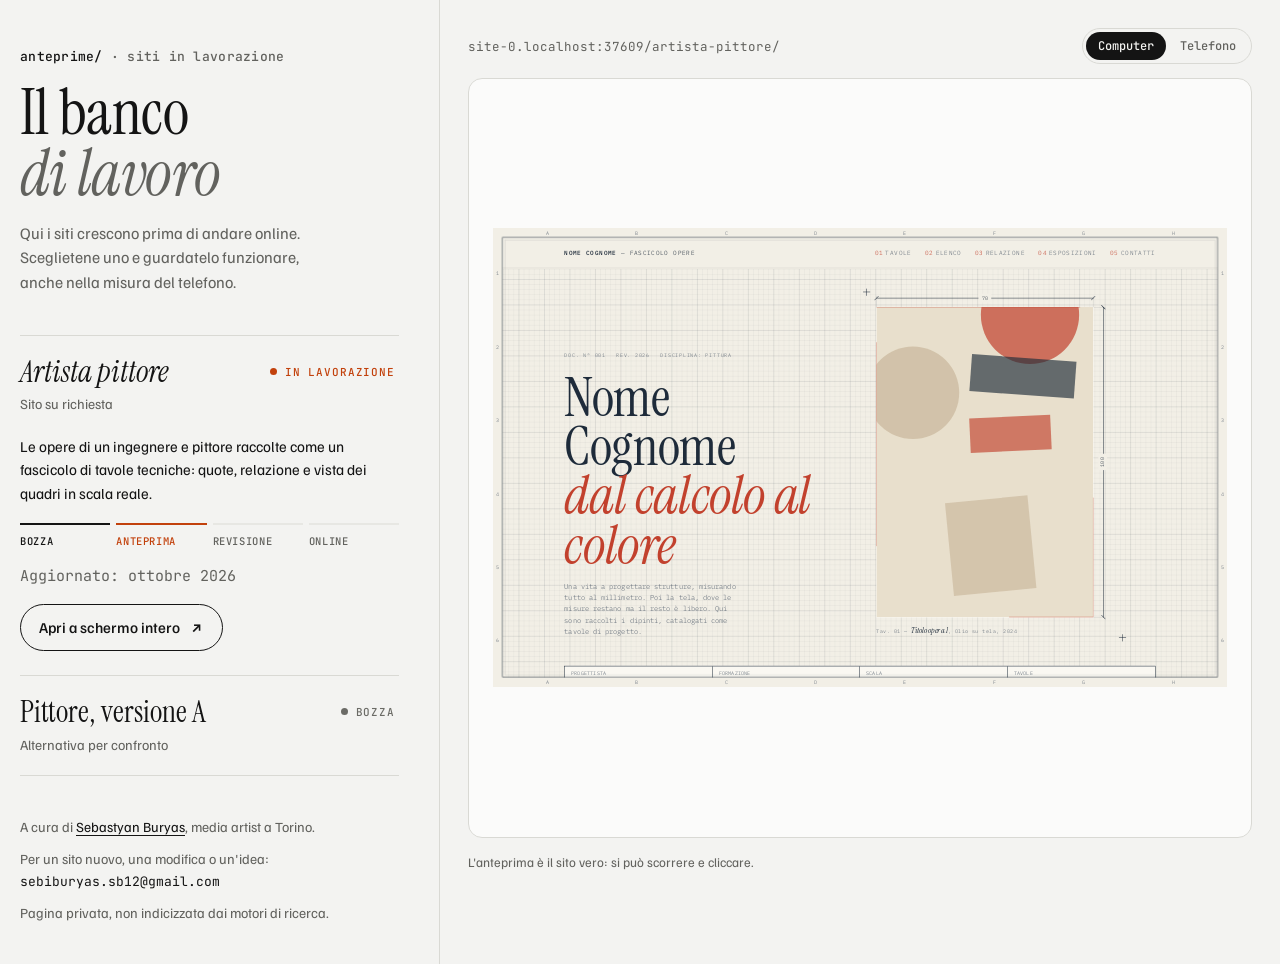
==== index.html @ 4dd3c0d1 "Nome più corto per la versione A Co-Authored-By: Claude Opus 5.5 <noreply@anthropic.com> Claude-Sess" ====
<!doctype html>
<html lang="it">
<head>
<meta charset="utf-8">
<meta name="viewport" content="width=device-width, initial-scale=1, viewport-fit=cover">
<title>Anteprime · Sebastyan Buryas</title>
<meta name="robots" content="noindex, nofollow">
<meta name="description" content="Anteprime dei siti in lavorazione, a cura di Sebastyan Buryas.">
<link rel="preconnect" href="https://fonts.googleapis.com">
<link rel="preconnect" href="https://fonts.gstatic.com" crossorigin>
<link href="https://fonts.googleapis.com/css2?family=Instrument+Serif:ital@0;1&family=Familjen+Grotesk:wght@400;500;600&family=JetBrains+Mono:wght@400;500&display=swap" rel="stylesheet">
<style>
/* Banco di lavoro: elenco a sinistra, a destra un monitor che mostra il sito vivo, su computer o su telefono */
:root{
  --bg:#f3f3f1; --panel:#fbfbfa; --ink:#141414; --muted:#62625e; --line:#d9d9d4; --hair:#e7e7e3;
  --work:#c2410c; --live:#15803d; --draft:#6b6b66; --focus:#2346d8;
  --serif:"Instrument Serif",Georgia,serif;
  --sans:"Familjen Grotesk",ui-sans-serif,system-ui,sans-serif;
  --mono:"JetBrains Mono",ui-monospace,Menlo,monospace;
  --gut:max(20px,env(safe-area-inset-left,0px));
}
@media (prefers-color-scheme:dark){:root{
  --bg:#111110; --panel:#191918; --ink:#ededea; --muted:#a3a39d; --line:#2e2e2b; --hair:#232321;
  --work:#fb923c; --live:#4ade80; --draft:#9b9b95; --focus:#8fa2ff; color-scheme:dark}}
*{box-sizing:border-box;margin:0;padding:0}
html{-webkit-text-size-adjust:100%}
body{background:var(--bg);color:var(--ink);font:16px/1.55 var(--sans);-webkit-font-smoothing:antialiased}
::selection{background:var(--ink);color:var(--bg)}
a{color:inherit}
:focus-visible{outline:2px solid var(--focus);outline-offset:3px;border-radius:2px}

.page{min-height:100vh;display:grid;grid-template-columns:minmax(0,440px) minmax(0,1fr)}
.side{padding:48px 40px 40px var(--gut);display:flex;flex-direction:column;gap:40px;border-right:1px solid var(--line)}
.stage{position:sticky;top:0;height:100vh;padding:28px max(28px,env(safe-area-inset-right,0px)) 28px 28px;display:flex;flex-direction:column;gap:14px}

.mark{font:500 13px var(--mono);letter-spacing:.02em;color:var(--muted)}
.mark b{color:var(--ink);font-weight:500}
h1{font:400 clamp(44px,5.2vw,64px)/.95 var(--serif);letter-spacing:-.01em;margin-top:18px}
h1 em{color:var(--muted)}
.lede{margin-top:16px;color:var(--muted);max-width:34ch}

.list{list-style:none;border-top:1px solid var(--line)}
.item{border-bottom:1px solid var(--line)}
.item button{all:unset;box-sizing:border-box;display:grid;grid-template-columns:minmax(0,1fr) auto;gap:6px 16px;width:100%;padding:20px 4px 20px 0;cursor:pointer}
.item button:focus-visible{outline:2px solid var(--focus);outline-offset:-2px}
.name{font:400 30px/1.05 var(--serif);transition:transform .35s cubic-bezier(.23,1,.32,1)}
.item[aria-current="true"] .name{font-style:italic}
@media (hover:hover) and (pointer:fine){.item button:hover .name{transform:translateX(6px)}}
.kind{grid-column:1;font-size:14px;color:var(--muted)}
.state{grid-column:2;grid-row:1;align-self:center;display:inline-flex;align-items:center;gap:8px;font:500 11px var(--mono);text-transform:uppercase;letter-spacing:.08em;color:var(--c)}
.state::before{content:"";width:7px;height:7px;border-radius:50%;background:currentColor}
.state.work::before{animation:pulse 2.4s ease-in-out infinite}
@keyframes pulse{50%{opacity:.25}}

.detail{display:grid;gap:18px;padding:0 0 24px}
.item:not([aria-current="true"]) .detail{display:none}
.detail p{font-size:15px;max-width:40ch}
.steps{list-style:none;display:grid;grid-template-columns:repeat(4,minmax(0,1fr));gap:6px}
.steps li{font:500 10.5px var(--mono);text-transform:uppercase;letter-spacing:.06em;color:var(--muted);padding-top:9px;border-top:2px solid var(--hair)}
.steps li.done{border-color:var(--ink);color:var(--ink)}
.steps li.now{border-color:var(--c);color:var(--c)}
.facts{display:flex;flex-wrap:wrap;gap:4px 18px;font:400 12px var(--mono);color:var(--muted)}
.open{justify-self:start;display:inline-flex;align-items:center;gap:10px;padding:11px 18px;border:1px solid var(--ink);border-radius:999px;text-decoration:none;font-weight:500;font-size:15px;transition:background .2s ease,color .2s ease}
@media (hover:hover){.open:hover{background:var(--ink);color:var(--bg)}}
.open:active{transform:scale(.97)}

.foot{margin-top:auto;display:grid;gap:10px;font-size:14px;color:var(--muted)}
.foot a{color:var(--ink);text-underline-offset:3px}
.mail{font-family:var(--mono);font-size:13px;color:var(--ink);user-select:all}

/* monitor */
.bar{display:flex;align-items:center;gap:12px}
.url{flex:1;min-width:0;font:400 12.5px var(--mono);color:var(--muted);white-space:nowrap;overflow:hidden;text-overflow:ellipsis}
.seg{display:inline-flex;border:1px solid var(--line);border-radius:999px;padding:3px;gap:2px}
.seg button{all:unset;cursor:pointer;font:500 12px var(--mono);padding:6px 12px;border-radius:999px;color:var(--muted)}
.seg button[aria-pressed="true"]{background:var(--ink);color:var(--bg)}
.seg button:focus-visible{outline:2px solid var(--focus)}
.screen{position:relative;flex:1;min-height:0;display:grid;place-items:center;background:var(--panel);border:1px solid var(--line);border-radius:14px;overflow:hidden}
.frame{position:relative;overflow:hidden;background:#fff;transition:width .45s cubic-bezier(.23,1,.32,1),height .45s cubic-bezier(.23,1,.32,1),border-radius .45s}
.phone .frame{border-radius:28px;box-shadow:0 0 0 8px var(--ink),0 24px 48px -24px rgba(0,0,0,.45)}
.frame iframe{position:absolute;top:0;left:0;border:0;transform-origin:0 0;background:#fff}
.veil{position:absolute;inset:0;display:grid;place-items:center;font:400 13px var(--mono);color:var(--muted);background:var(--panel);transition:opacity .4s ease}
.veil.gone{opacity:0;pointer-events:none}
.hint{font-size:13px;color:var(--muted)}

@media (max-width:900px){
  .page{grid-template-columns:minmax(0,1fr);gap:32px;padding:36px max(20px,env(safe-area-inset-right,0px)) 40px var(--gut)}
  .side{display:contents}
  .side>header{order:1} .list{order:2} .stage{order:3} .foot{order:4}
  .stage{position:static;height:auto;padding:0}
  .screen{height:min(78vh,720px);flex:none}
  .foot{margin-top:0}
}
@media (prefers-reduced-motion:reduce){*,*::before{animation:none!important;transition:none!important}}
</style>
</head>
<body>
<div class="page">
  <aside class="side">
    <header>
      <p class="mark"><b>anteprime/</b> · siti in lavorazione</p>
      <h1>Il banco<br><em>di lavoro</em></h1>
      <p class="lede">Qui i siti crescono prima di andare online. Sceglietene uno e guardatelo funzionare, anche nella misura del telefono.</p>
    </header>

    <ul class="list" id="list" aria-label="Siti"></ul>

    <footer class="foot">
      <p>A cura di <a href="https://profili-cv.github.io/sebastyan-buryas/">Sebastyan Buryas</a>, media artist a Torino.</p>
      <p>Per un sito nuovo, una modifica o un'idea: <span class="mail">sebiburyas.sb12@gmail.com</span></p>
      <p>Pagina privata, non indicizzata dai motori di ricerca.</p>
    </footer>
  </aside>

  <main class="stage" aria-label="Anteprima dal vivo">
    <div class="bar">
      <span class="url" id="url"></span>
      <div class="seg" role="group" aria-label="Dimensione schermo">
        <button type="button" data-dev="desk" aria-pressed="true">Computer</button>
        <button type="button" data-dev="phone" aria-pressed="false">Telefono</button>
      </div>
    </div>
    <div class="screen" id="screen">
      <div class="frame" id="frame">
        <iframe id="view" title="Anteprima del sito" loading="lazy"></iframe>
        <div class="veil" id="veil">Carico l'anteprima…</div>
      </div>
    </div>
    <p class="hint">L'anteprima è il sito vero: si può scorrere e cliccare.</p>
  </main>
</div>

<script>
/* ==== Elenco dei siti ====
   Per aggiungerne uno copia un blocco e cambia i campi.
   stato: "bozza" | "anteprima" | "revisione" | "online"           */
const SITI = [
  {
    id: "artista-pittore",
    nome: "Artista pittore",
    tipo: "Sito su richiesta",
    descrizione: "Le opere di un ingegnere e pittore raccolte come un fascicolo di tavole tecniche: quote, relazione e vista dei quadri in scala reale.",
    url: "artista-pittore/",
    stato: "anteprima",
    aggiornato: "ottobre 2026"
  },
  {
    id: "artista-pittore-a",
    nome: "Pittore, versione A",
    tipo: "Alternativa per confronto",
    descrizione: "La prima strada, una galleria classica: scartata, ma tenuta per confrontarla con la versione a tavole.",
    url: "artista-pittore/galleria-classica.html",
    stato: "bozza",
    aggiornato: "ottobre 2026"
  }
];

const FASI = ["bozza","anteprima","revisione","online"];
const NOMI_FASI = {bozza:"Bozza",anteprima:"Anteprima",revisione:"Revisione",online:"Online"};
const COLORE = s => s==="online" ? "var(--live)" : s==="bozza" ? "var(--draft)" : "var(--work)";
const ETICHETTA = s => s==="online" ? "online" : s==="bozza" ? "bozza" : "in lavorazione";

const list = document.getElementById("list"), view = document.getElementById("view"),
      frame = document.getElementById("frame"), screen = document.getElementById("screen"),
      veil = document.getElementById("veil"), urlEl = document.getElementById("url");
let current = null, device = "desk";

list.innerHTML = SITI.map(s => {
  const k = FASI.indexOf(s.stato);
  return `<li class="item" data-id="${s.id}" style="--c:${COLORE(s.stato)}">
    <button type="button" aria-controls="d-${s.id}">
      <span class="name">${s.nome}</span>
      <span class="state ${s.stato==="online"?"":"work"}">${ETICHETTA(s.stato)}</span>
      <span class="kind">${s.tipo}</span>
    </button>
    <div class="detail" id="d-${s.id}">
      <p>${s.descrizione}</p>
      <ol class="steps" aria-label="Avanzamento">${FASI.map((f,i)=>`<li class="${i<k?"done":i===k?"now":""}"${i===k?' aria-current="step"':""}>${NOMI_FASI[f]}</li>`).join("")}</ol>
      <p class="facts"><span>Aggiornato: ${s.aggiornato}</span></p>
      <a class="open" href="${s.url}" target="_blank" rel="noopener">Apri a schermo intero <span aria-hidden="true">↗</span></a>
    </div>
  </li>`;
}).join("");

function fit(){
  const W = screen.clientWidth - 48, H = screen.clientHeight - 48;
  const vw = device==="phone" ? 390 : 1440, vh = device==="phone" ? 844 : 900;
  const s = Math.min(W/vw, H/vh, 1);
  frame.style.width = Math.round(vw*s)+"px"; frame.style.height = Math.round(vh*s)+"px";
  view.style.width = vw+"px"; view.style.height = vh+"px"; view.style.transform = `scale(${s})`;
}
function select(id){
  const s = SITI.find(x=>x.id===id); if(!s) return;
  current = s;
  document.querySelectorAll(".item").forEach(li=>{
    const on = li.dataset.id===id;
    li.setAttribute("aria-current", on);
    li.querySelector("button").setAttribute("aria-expanded", on);
  });
  urlEl.textContent = new URL(s.url, location.href).href.replace(/^https?:\/\//,"");
  veil.classList.remove("gone");
  view.src = s.url;
}
view.addEventListener("load",()=>veil.classList.add("gone"));
list.addEventListener("click",e=>{const li=e.target.closest(".item"); if(li && e.target.closest("button")) select(li.dataset.id)});
document.querySelectorAll(".seg button").forEach(b=>b.addEventListener("click",()=>{
  device=b.dataset.dev;
  document.querySelectorAll(".seg button").forEach(x=>x.setAttribute("aria-pressed",x===b));
  screen.classList.toggle("phone",device==="phone"); fit();
}));
if (matchMedia("(max-width:900px)").matches){ device="phone"; screen.classList.add("phone");
  document.querySelectorAll(".seg button").forEach(x=>x.setAttribute("aria-pressed",x.dataset.dev==="phone")); }
new ResizeObserver(fit).observe(screen);
const fromHash = location.hash.slice(1);
select(SITI.some(s=>s.id===fromHash) ? fromHash : SITI[0].id);
fit();
</script>
</body>
</html>
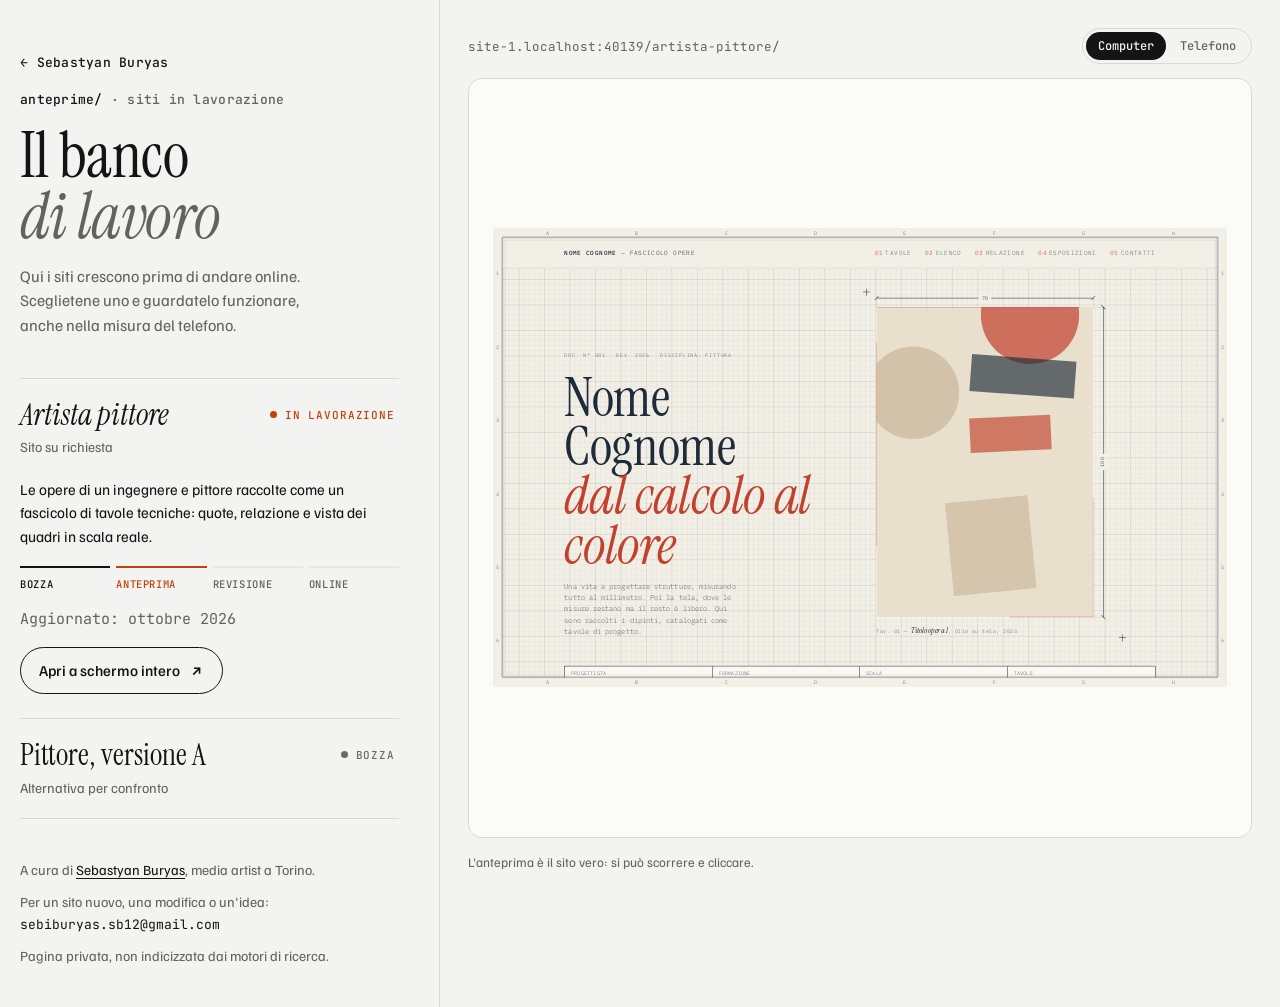
==== commit fabfe595: "Pulsante per tornare al banco o al portfolio dalle anteprime Co-Authored-By: Claude Opus 5.5 <norepl" ====
--- a/index.html
+++ b/index.html
@@ -35,6 +35,9 @@
 
 .mark{font:500 13px var(--mono);letter-spacing:.02em;color:var(--muted)}
 .mark b{color:var(--ink);font-weight:500}
+.mark{display:flex;flex-direction:column;gap:14px}
+.back{align-self:flex-start;text-decoration:none;color:var(--ink);padding:6px 12px 6px 10px;margin-left:-10px;border-radius:999px;transition:background .2s ease}
+@media (hover:hover){.back:hover{background:var(--hair)}}
 h1{font:400 clamp(44px,5.2vw,64px)/.95 var(--serif);letter-spacing:-.01em;margin-top:18px}
 h1 em{color:var(--muted)}
 .lede{margin-top:16px;color:var(--muted);max-width:34ch}
@@ -98,7 +101,7 @@
 <div class="page">
   <aside class="side">
     <header>
-      <p class="mark"><b>anteprime/</b> · siti in lavorazione</p>
+      <p class="mark"><a class="back" href="https://profili-cv.github.io/sebastyan-buryas/#laboratorio">← Sebastyan Buryas</a><span><b>anteprime/</b> · siti in lavorazione</span></p>
       <h1>Il banco<br><em>di lavoro</em></h1>
       <p class="lede">Qui i siti crescono prima di andare online. Sceglietene uno e guardatelo funzionare, anche nella misura del telefono.</p>
     </header>
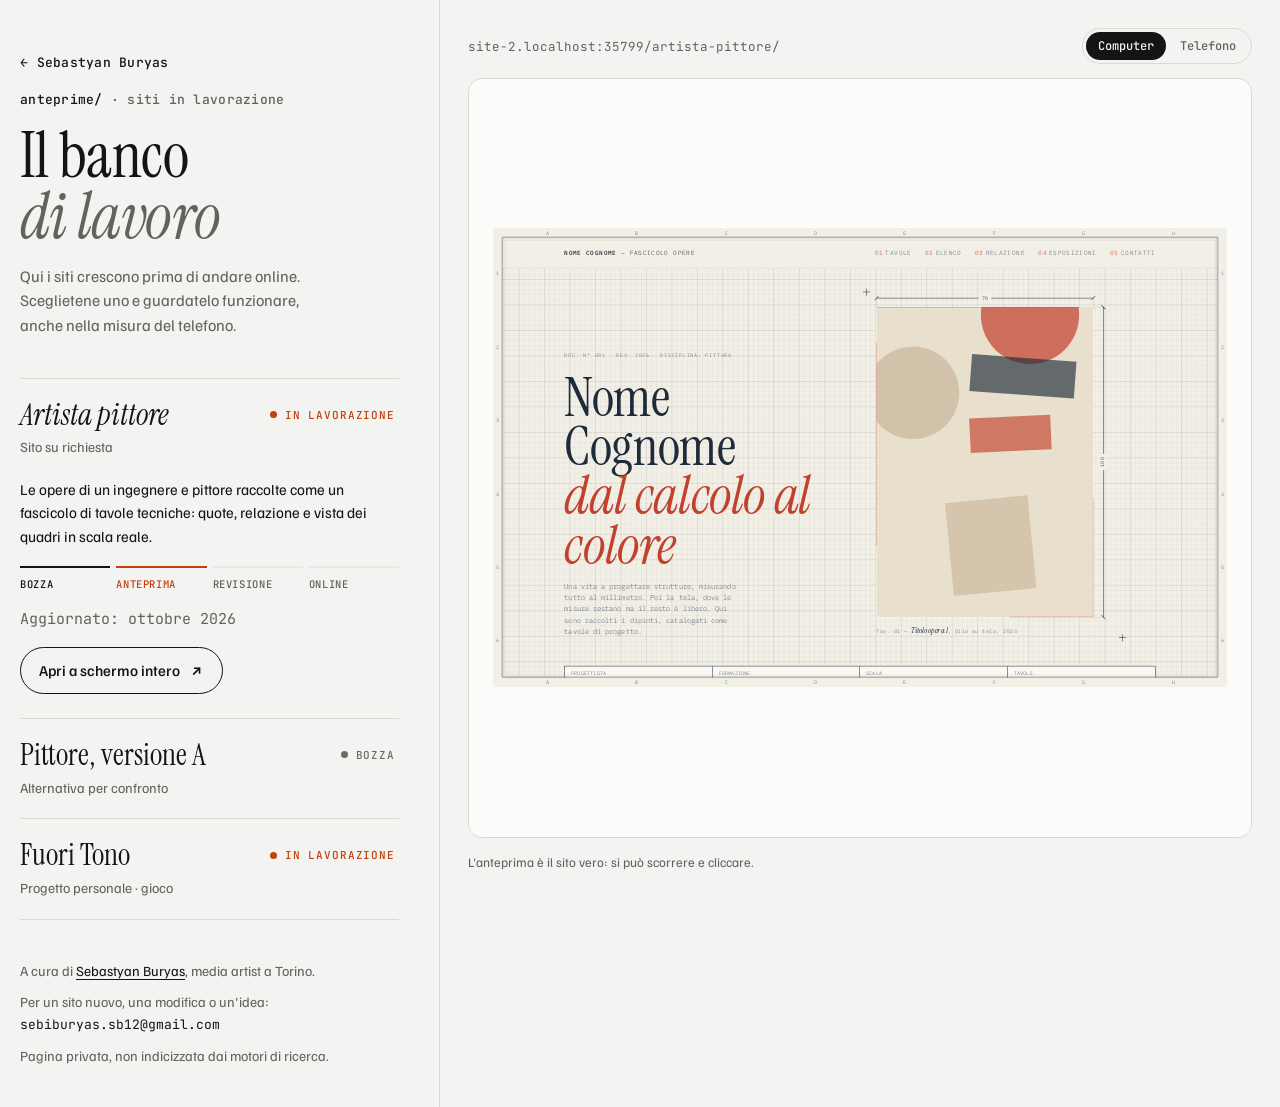
==== commit d8d9af9c: "Add new project 'Fuori Tono' to index.html" ====
--- a/index.html
+++ b/index.html
@@ -156,6 +156,15 @@
     stato: "bozza",
     aggiornato: "ottobre 2026"
   }
+    ,{
+    id: "fuori-tono",
+    nome: "Fuori Tono",
+    tipo: "Progetto personale · gioco",
+    descrizione: "Il gioco dell’impostore da fare a voce: il monitor fa da tavolo, ognuno entra col telefono inquadrando il QR, scopre la parola segreta e vota chi è fuori tono.",
+    url: "fuori-tono/",
+    stato: "anteprima",
+    aggiornato: "ottobre 2026"
+  }
 ];
 
 const FASI = ["bozza","anteprima","revisione","online"];
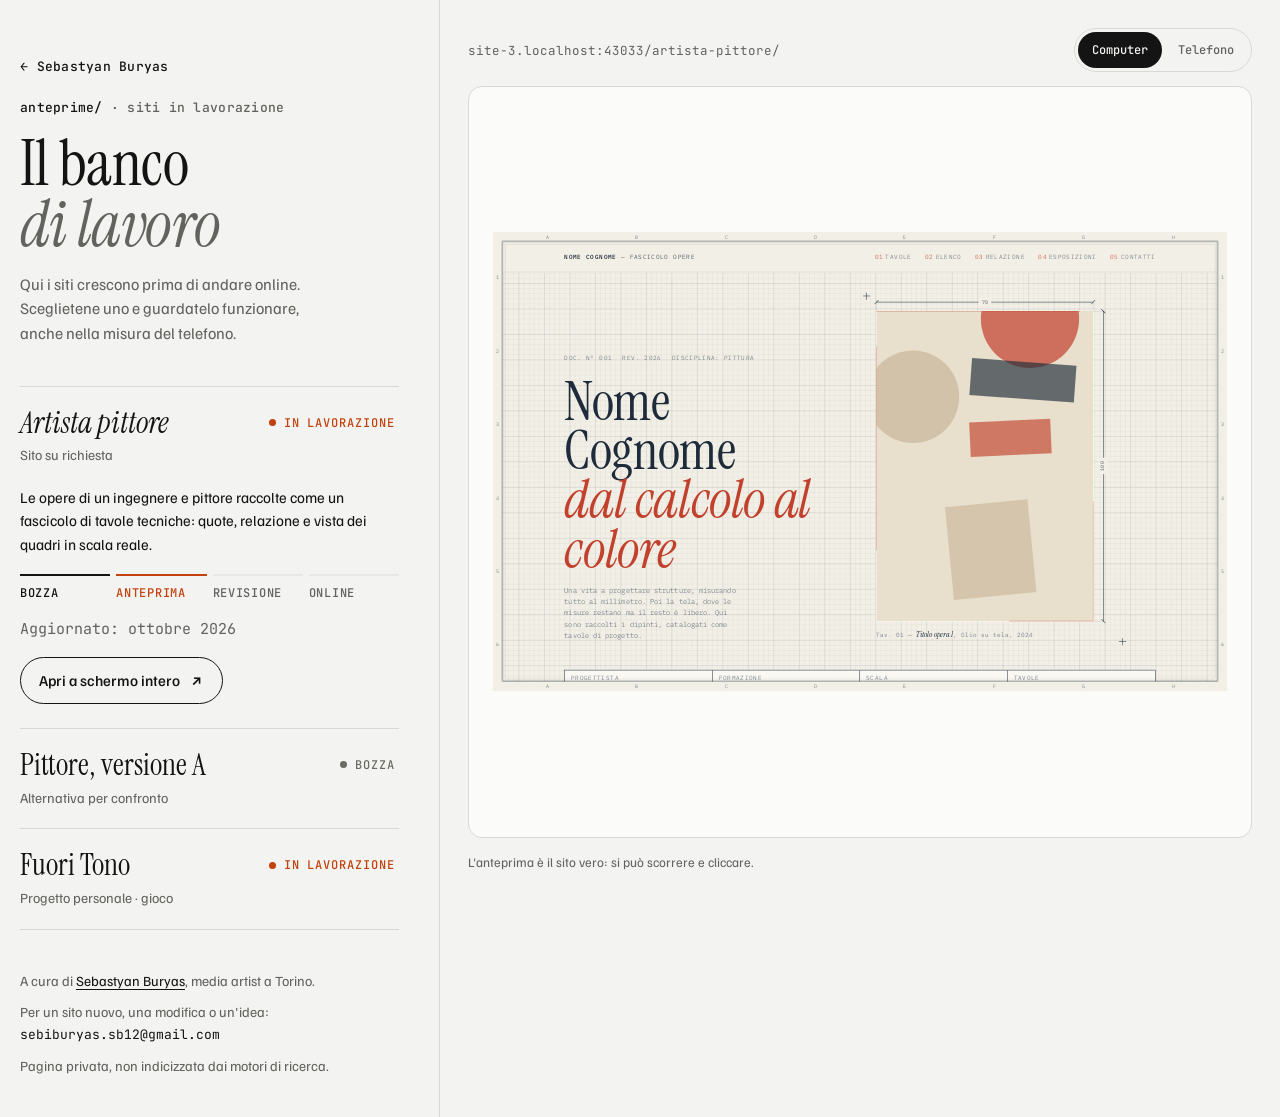
==== commit 786d717e: "Controllo generale: responsive su telefono e tablet, immagini più leggere, file inutili rimossi, acc" ====
--- a/index.html
+++ b/index.html
@@ -36,7 +36,7 @@
 .mark{font:500 13px var(--mono);letter-spacing:.02em;color:var(--muted)}
 .mark b{color:var(--ink);font-weight:500}
 .mark{display:flex;flex-direction:column;gap:14px}
-.back{align-self:flex-start;text-decoration:none;color:var(--ink);padding:6px 12px 6px 10px;margin-left:-10px;border-radius:999px;transition:background .2s ease}
+.back{align-self:flex-start;text-decoration:none;color:var(--ink);padding:10px 12px 10px 10px;margin-left:-10px;border-radius:999px;transition:background .2s ease}
 @media (hover:hover){.back:hover{background:var(--hair)}}
 h1{font:400 clamp(44px,5.2vw,64px)/.95 var(--serif);letter-spacing:-.01em;margin-top:18px}
 h1 em{color:var(--muted)}
@@ -50,7 +50,7 @@
 .item[aria-current="true"] .name{font-style:italic}
 @media (hover:hover) and (pointer:fine){.item button:hover .name{transform:translateX(6px)}}
 .kind{grid-column:1;font-size:14px;color:var(--muted)}
-.state{grid-column:2;grid-row:1;align-self:center;display:inline-flex;align-items:center;gap:8px;font:500 11px var(--mono);text-transform:uppercase;letter-spacing:.08em;color:var(--c)}
+.state{grid-column:2;grid-row:1;align-self:center;display:inline-flex;align-items:center;gap:8px;font:500 12px var(--mono);text-transform:uppercase;letter-spacing:.08em;color:var(--c)}
 .state::before{content:"";width:7px;height:7px;border-radius:50%;background:currentColor}
 .state.work::before{animation:pulse 2.4s ease-in-out infinite}
 @keyframes pulse{50%{opacity:.25}}
@@ -59,7 +59,7 @@
 .item:not([aria-current="true"]) .detail{display:none}
 .detail p{font-size:15px;max-width:40ch}
 .steps{list-style:none;display:grid;grid-template-columns:repeat(4,minmax(0,1fr));gap:6px}
-.steps li{font:500 10.5px var(--mono);text-transform:uppercase;letter-spacing:.06em;color:var(--muted);padding-top:9px;border-top:2px solid var(--hair)}
+.steps li{font:500 12px var(--mono);text-transform:uppercase;letter-spacing:.06em;color:var(--muted);padding-top:9px;border-top:2px solid var(--hair)}
 .steps li.done{border-color:var(--ink);color:var(--ink)}
 .steps li.now{border-color:var(--c);color:var(--c)}
 .facts{display:flex;flex-wrap:wrap;gap:4px 18px;font:400 12px var(--mono);color:var(--muted)}
@@ -75,7 +75,7 @@
 .bar{display:flex;align-items:center;gap:12px}
 .url{flex:1;min-width:0;font:400 12.5px var(--mono);color:var(--muted);white-space:nowrap;overflow:hidden;text-overflow:ellipsis}
 .seg{display:inline-flex;border:1px solid var(--line);border-radius:999px;padding:3px;gap:2px}
-.seg button{all:unset;cursor:pointer;font:500 12px var(--mono);padding:6px 12px;border-radius:999px;color:var(--muted)}
+.seg button{all:unset;cursor:pointer;font:500 12px var(--mono);padding:10px 14px;border-radius:999px;color:var(--muted)}
 .seg button[aria-pressed="true"]{background:var(--ink);color:var(--bg)}
 .seg button:focus-visible{outline:2px solid var(--focus)}
 .screen{position:relative;flex:1;min-height:0;display:grid;place-items:center;background:var(--panel);border:1px solid var(--line);border-radius:14px;overflow:hidden}
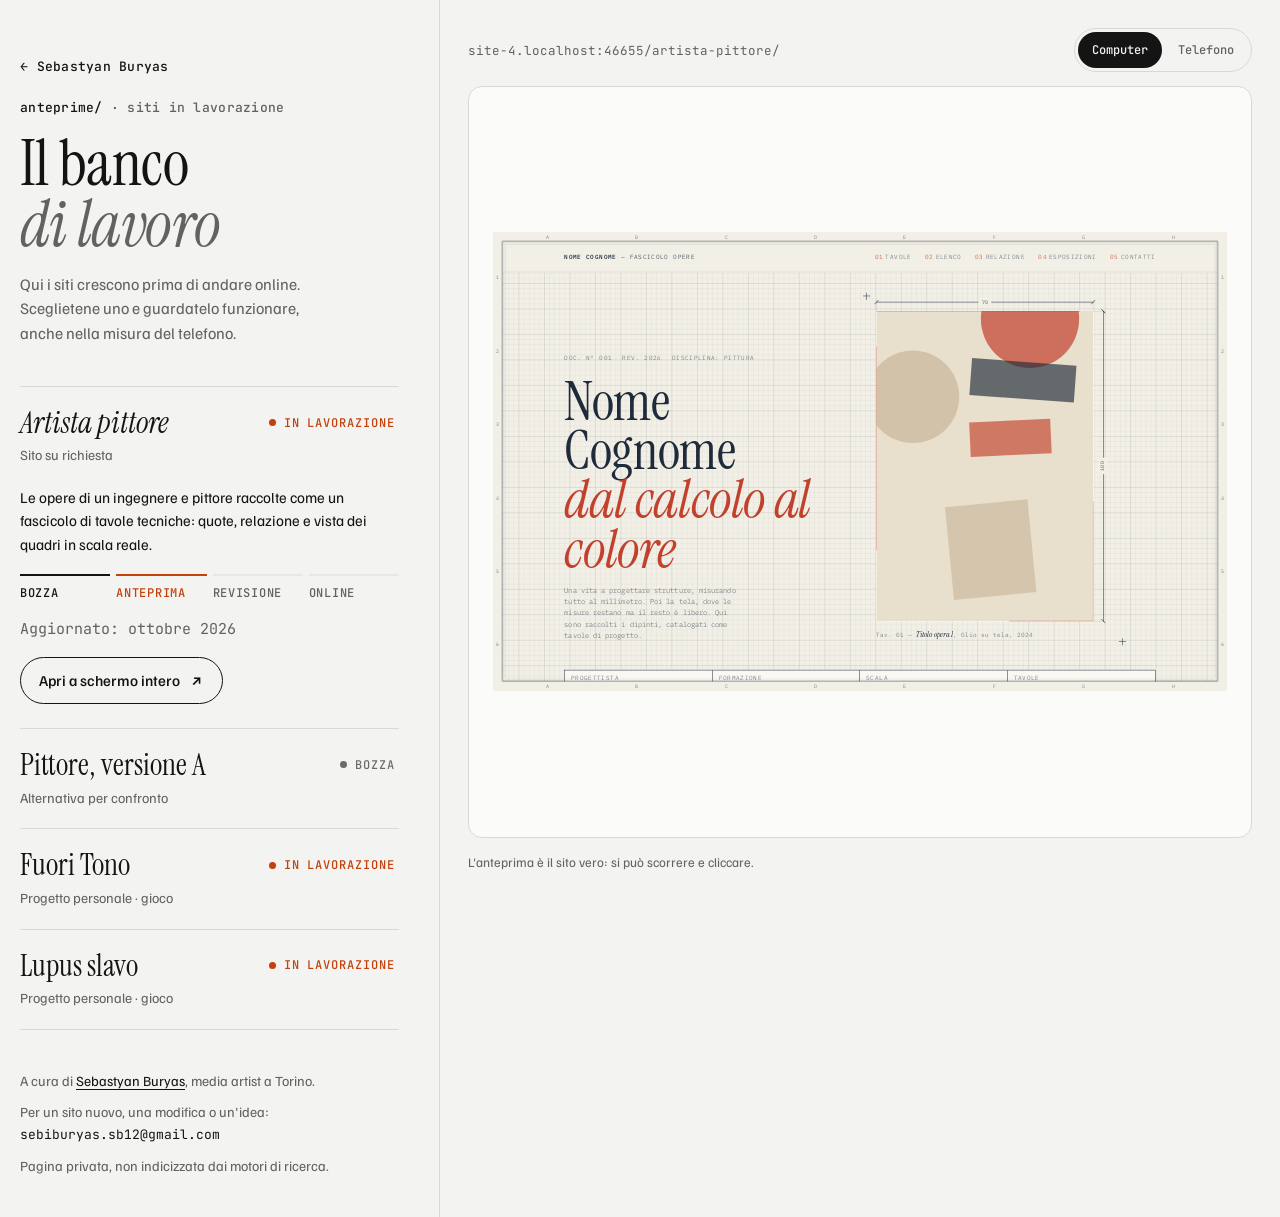
==== commit e0be2201: "Lupus slavo: nuovo gioco del lupo mannaro tra leggende slave (narratore con voce, notte dal telefono" ====
--- a/index.html
+++ b/index.html
@@ -165,6 +165,15 @@
     stato: "anteprima",
     aggiornato: "ottobre 2026"
   }
+    ,{
+    id: "lupus-slavo",
+    nome: "Lupus slavo",
+    tipo: "Progetto personale · gioco",
+    descrizione: "Il lupo mannaro tra leggende slave: lo schermo fa da narratore e parla, di notte tutti scelgono dal telefono così nessuno capisce chi agisce, di giorno si vota chi cacciare.",
+    url: "lupus-slavo/",
+    stato: "anteprima",
+    aggiornato: "ottobre 2026"
+  }
 ];
 
 const FASI = ["bozza","anteprima","revisione","online"];
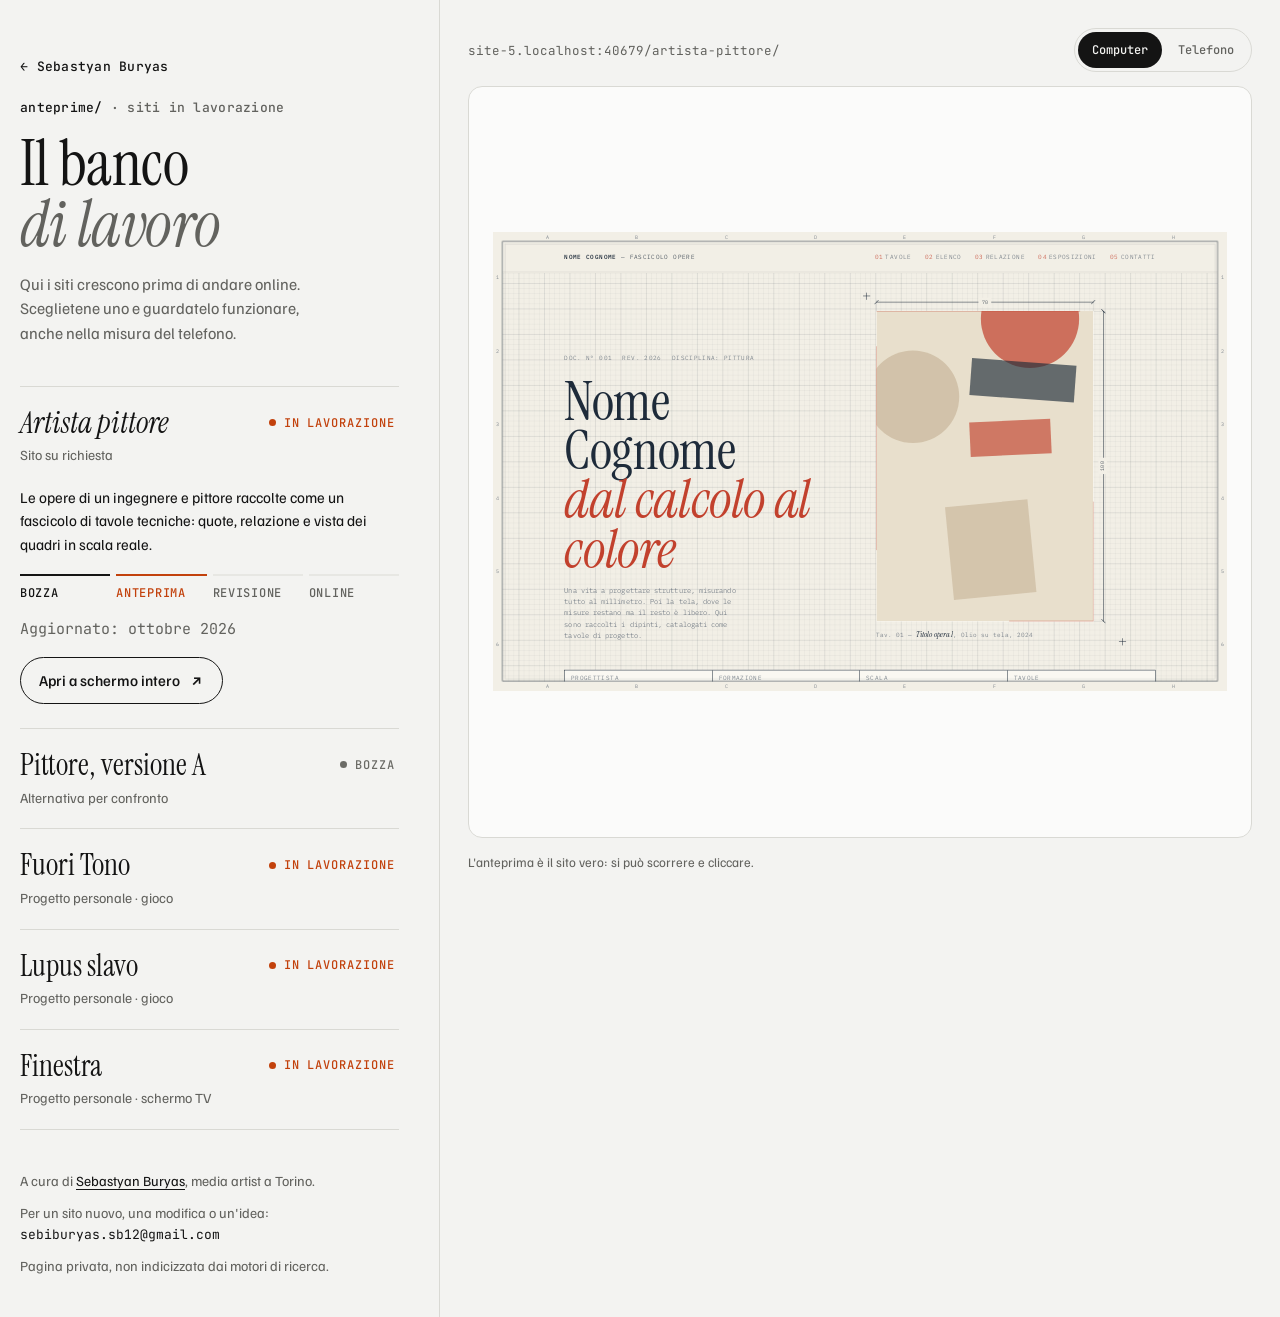
==== commit 6244ffa8: "Finestra: schermo di casa per la TV Ora, meteo di Sangano (Open-Meteo), prossime ore e giorni, timer" ====
--- a/index.html
+++ b/index.html
@@ -174,6 +174,15 @@
     stato: "anteprima",
     aggiornato: "ottobre 2026"
   }
+    ,{
+    id: "finestra",
+    nome: "Finestra",
+    tipo: "Progetto personale · schermo TV",
+    descrizione: "Lo schermo di casa da lasciare acceso sulla TV: ora grande, meteo di Sangano per le prossime ore e i prossimi giorni, timer comandabile col telecomando e cielo che cambia colore con l’ora.",
+    url: "finestra/",
+    stato: "anteprima",
+    aggiornato: "ottobre 2026"
+  }
 ];
 
 const FASI = ["bozza","anteprima","revisione","online"];
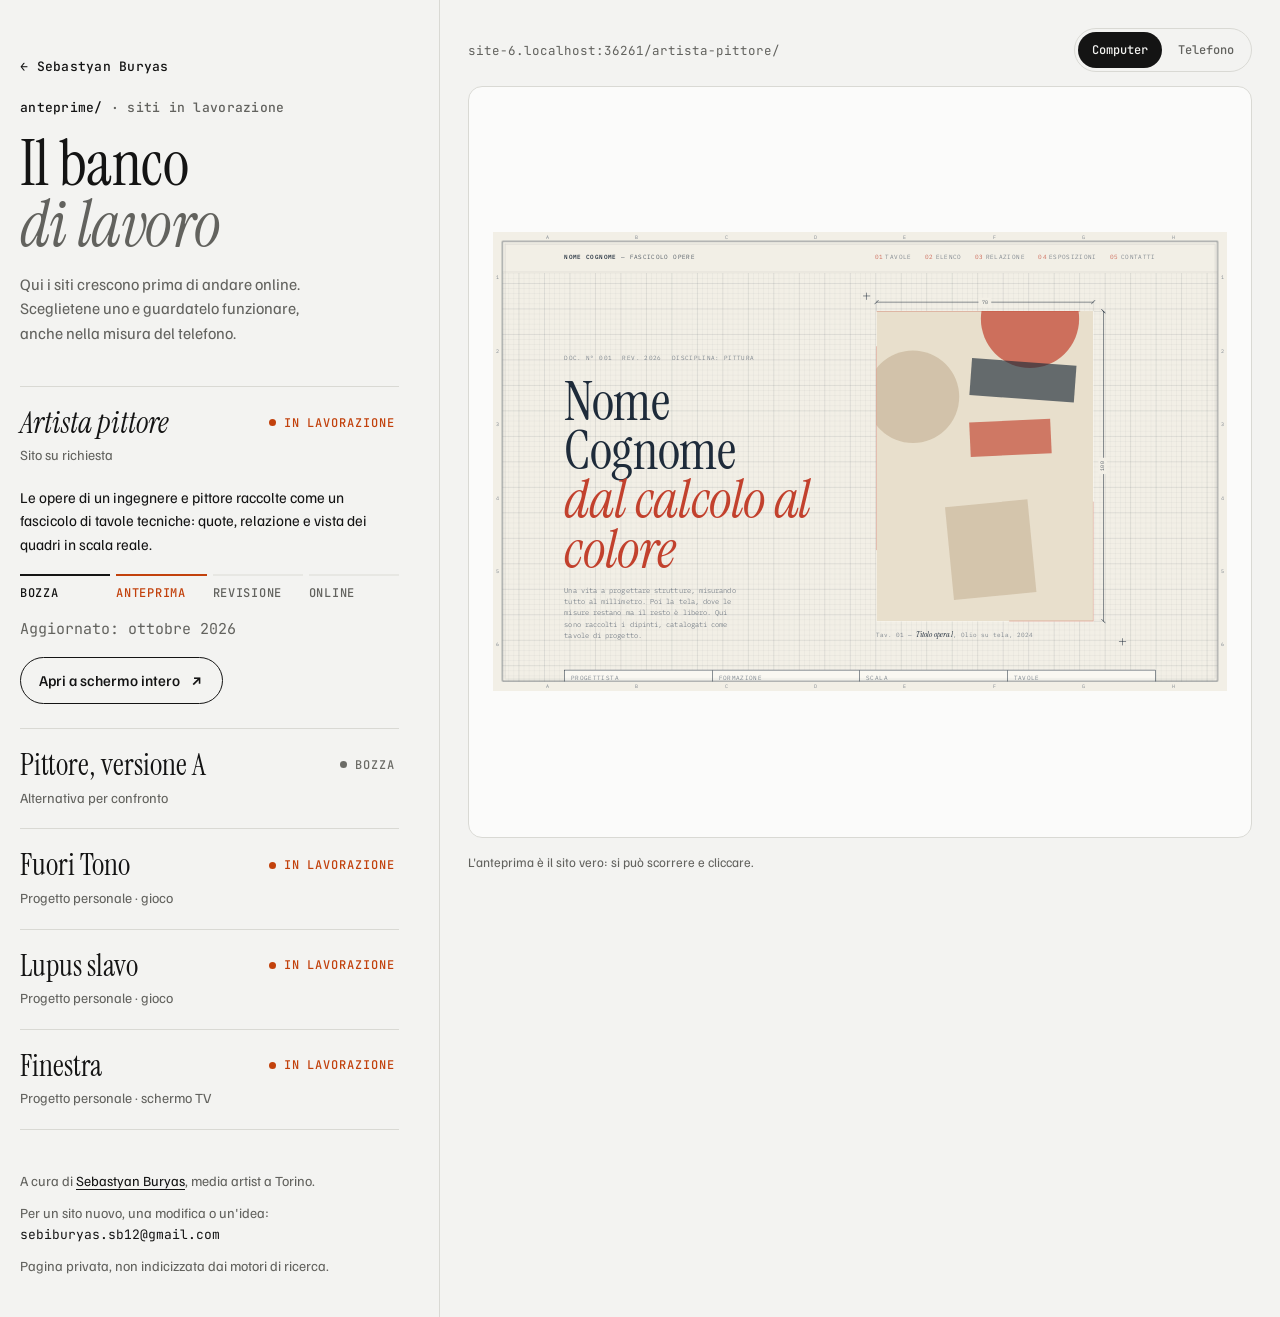
==== commit ad498970: "Finestra: sfondo nero Pulsante Sfondo: cielo/nero, scelta salvata sulla TV; ?nero nel link apre dire" ====
--- a/index.html
+++ b/index.html
@@ -178,7 +178,7 @@
     id: "finestra",
     nome: "Finestra",
     tipo: "Progetto personale · schermo TV",
-    descrizione: "Lo schermo di casa da lasciare acceso sulla TV: ora grande, meteo di Sangano per le prossime ore e i prossimi giorni, timer comandabile col telecomando e cielo che cambia colore con l’ora.",
+    descrizione: "Lo schermo di casa da lasciare acceso sulla TV: ora grande, meteo di Sangano per le prossime ore e i prossimi giorni, timer comandabile col telecomando, cielo che cambia colore con l’ora oppure sfondo nero.",
     url: "finestra/",
     stato: "anteprima",
     aggiornato: "ottobre 2026"
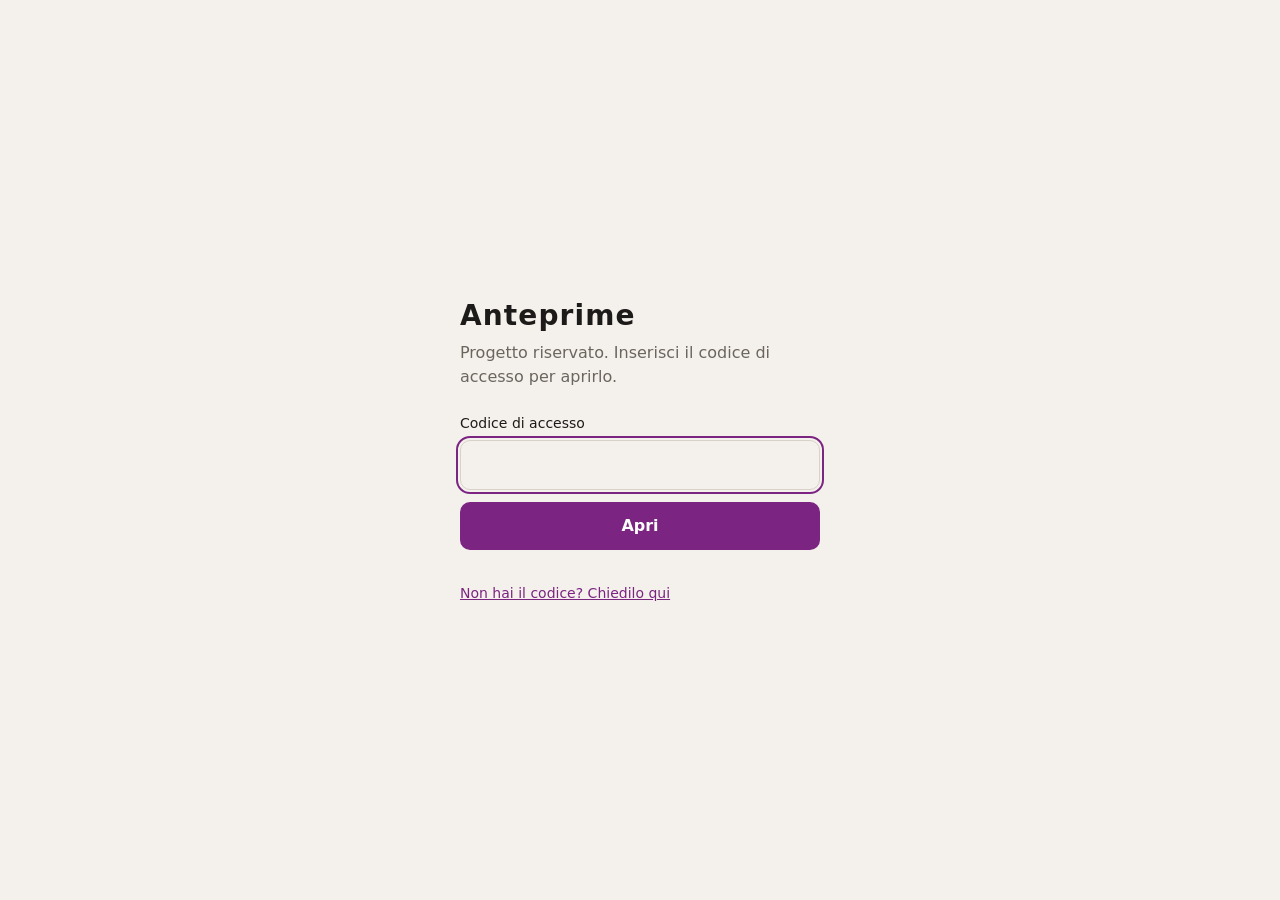
==== commit 0e34a6f0: "Pubblica le anteprime cifrate Co-Authored-By: Claude Opus 5.5 <noreply@anthropic.com>" ====
--- a/index.html
+++ b/index.html
@@ -1,249 +1,91 @@
-<!doctype html>
+<!DOCTYPE html>
 <html lang="it">
 <head>
-<meta charset="utf-8">
-<meta name="viewport" content="width=device-width, initial-scale=1, viewport-fit=cover">
-<title>Anteprime · Sebastyan Buryas</title>
+<meta charset="UTF-8">
+<meta name="viewport" content="width=device-width, initial-scale=1">
 <meta name="robots" content="noindex, nofollow">
-<meta name="description" content="Anteprime dei siti in lavorazione, a cura di Sebastyan Buryas.">
-<link rel="preconnect" href="https://fonts.googleapis.com">
-<link rel="preconnect" href="https://fonts.gstatic.com" crossorigin>
-<link href="https://fonts.googleapis.com/css2?family=Instrument+Serif:ital@0;1&family=Familjen+Grotesk:wght@400;500;600&family=JetBrains+Mono:wght@400;500&display=swap" rel="stylesheet">
+<title>Anteprime · riservato</title>
 <style>
-/* Banco di lavoro: elenco a sinistra, a destra un monitor che mostra il sito vivo, su computer o su telefono */
-:root{
-  --bg:#f3f3f1; --panel:#fbfbfa; --ink:#141414; --muted:#62625e; --line:#d9d9d4; --hair:#e7e7e3;
-  --work:#c2410c; --live:#15803d; --draft:#6b6b66; --focus:#2346d8;
-  --serif:"Instrument Serif",Georgia,serif;
-  --sans:"Familjen Grotesk",ui-sans-serif,system-ui,sans-serif;
-  --mono:"JetBrains Mono",ui-monospace,Menlo,monospace;
-  --gut:max(20px,env(safe-area-inset-left,0px));
-}
-@media (prefers-color-scheme:dark){:root{
-  --bg:#111110; --panel:#191918; --ink:#ededea; --muted:#a3a39d; --line:#2e2e2b; --hair:#232321;
-  --work:#fb923c; --live:#4ade80; --draft:#9b9b95; --focus:#8fa2ff; color-scheme:dark}}
-*{box-sizing:border-box;margin:0;padding:0}
-html{-webkit-text-size-adjust:100%}
-body{background:var(--bg);color:var(--ink);font:16px/1.55 var(--sans);-webkit-font-smoothing:antialiased}
-::selection{background:var(--ink);color:var(--bg)}
-a{color:inherit}
-:focus-visible{outline:2px solid var(--focus);outline-offset:3px;border-radius:2px}
-
-.page{min-height:100vh;display:grid;grid-template-columns:minmax(0,440px) minmax(0,1fr)}
-.side{padding:48px 40px 40px var(--gut);display:flex;flex-direction:column;gap:40px;border-right:1px solid var(--line)}
-.stage{position:sticky;top:0;height:100vh;padding:28px max(28px,env(safe-area-inset-right,0px)) 28px 28px;display:flex;flex-direction:column;gap:14px}
-
-.mark{font:500 13px var(--mono);letter-spacing:.02em;color:var(--muted)}
-.mark b{color:var(--ink);font-weight:500}
-.mark{display:flex;flex-direction:column;gap:14px}
-.back{align-self:flex-start;text-decoration:none;color:var(--ink);padding:10px 12px 10px 10px;margin-left:-10px;border-radius:999px;transition:background .2s ease}
-@media (hover:hover){.back:hover{background:var(--hair)}}
-h1{font:400 clamp(44px,5.2vw,64px)/.95 var(--serif);letter-spacing:-.01em;margin-top:18px}
-h1 em{color:var(--muted)}
-.lede{margin-top:16px;color:var(--muted);max-width:34ch}
-
-.list{list-style:none;border-top:1px solid var(--line)}
-.item{border-bottom:1px solid var(--line)}
-.item button{all:unset;box-sizing:border-box;display:grid;grid-template-columns:minmax(0,1fr) auto;gap:6px 16px;width:100%;padding:20px 4px 20px 0;cursor:pointer}
-.item button:focus-visible{outline:2px solid var(--focus);outline-offset:-2px}
-.name{font:400 30px/1.05 var(--serif);transition:transform .35s cubic-bezier(.23,1,.32,1)}
-.item[aria-current="true"] .name{font-style:italic}
-@media (hover:hover) and (pointer:fine){.item button:hover .name{transform:translateX(6px)}}
-.kind{grid-column:1;font-size:14px;color:var(--muted)}
-.state{grid-column:2;grid-row:1;align-self:center;display:inline-flex;align-items:center;gap:8px;font:500 12px var(--mono);text-transform:uppercase;letter-spacing:.08em;color:var(--c)}
-.state::before{content:"";width:7px;height:7px;border-radius:50%;background:currentColor}
-.state.work::before{animation:pulse 2.4s ease-in-out infinite}
-@keyframes pulse{50%{opacity:.25}}
-
-.detail{display:grid;gap:18px;padding:0 0 24px}
-.item:not([aria-current="true"]) .detail{display:none}
-.detail p{font-size:15px;max-width:40ch}
-.steps{list-style:none;display:grid;grid-template-columns:repeat(4,minmax(0,1fr));gap:6px}
-.steps li{font:500 12px var(--mono);text-transform:uppercase;letter-spacing:.06em;color:var(--muted);padding-top:9px;border-top:2px solid var(--hair)}
-.steps li.done{border-color:var(--ink);color:var(--ink)}
-.steps li.now{border-color:var(--c);color:var(--c)}
-.facts{display:flex;flex-wrap:wrap;gap:4px 18px;font:400 12px var(--mono);color:var(--muted)}
-.open{justify-self:start;display:inline-flex;align-items:center;gap:10px;padding:11px 18px;border:1px solid var(--ink);border-radius:999px;text-decoration:none;font-weight:500;font-size:15px;transition:background .2s ease,color .2s ease}
-@media (hover:hover){.open:hover{background:var(--ink);color:var(--bg)}}
-.open:active{transform:scale(.97)}
-
-.foot{margin-top:auto;display:grid;gap:10px;font-size:14px;color:var(--muted)}
-.foot a{color:var(--ink);text-underline-offset:3px}
-.mail{font-family:var(--mono);font-size:13px;color:var(--ink);user-select:all}
-
-/* monitor */
-.bar{display:flex;align-items:center;gap:12px}
-.url{flex:1;min-width:0;font:400 12.5px var(--mono);color:var(--muted);white-space:nowrap;overflow:hidden;text-overflow:ellipsis}
-.seg{display:inline-flex;border:1px solid var(--line);border-radius:999px;padding:3px;gap:2px}
-.seg button{all:unset;cursor:pointer;font:500 12px var(--mono);padding:10px 14px;border-radius:999px;color:var(--muted)}
-.seg button[aria-pressed="true"]{background:var(--ink);color:var(--bg)}
-.seg button:focus-visible{outline:2px solid var(--focus)}
-.screen{position:relative;flex:1;min-height:0;display:grid;place-items:center;background:var(--panel);border:1px solid var(--line);border-radius:14px;overflow:hidden}
-.frame{position:relative;overflow:hidden;background:#fff;transition:width .45s cubic-bezier(.23,1,.32,1),height .45s cubic-bezier(.23,1,.32,1),border-radius .45s}
-.phone .frame{border-radius:28px;box-shadow:0 0 0 8px var(--ink),0 24px 48px -24px rgba(0,0,0,.45)}
-.frame iframe{position:absolute;top:0;left:0;border:0;transform-origin:0 0;background:#fff}
-.veil{position:absolute;inset:0;display:grid;place-items:center;font:400 13px var(--mono);color:var(--muted);background:var(--panel);transition:opacity .4s ease}
-.veil.gone{opacity:0;pointer-events:none}
-.hint{font-size:13px;color:var(--muted)}
-
-@media (max-width:900px){
-  .page{grid-template-columns:minmax(0,1fr);gap:32px;padding:36px max(20px,env(safe-area-inset-right,0px)) 40px var(--gut)}
-  .side{display:contents}
-  .side>header{order:1} .list{order:2} .stage{order:3} .foot{order:4}
-  .stage{position:static;height:auto;padding:0}
-  .screen{height:min(78vh,720px);flex:none}
-  .foot{margin-top:0}
-}
-@media (prefers-reduced-motion:reduce){*,*::before{animation:none!important;transition:none!important}}
+  :root { --bg: #f4f1ec; --fg: #1d1b19; --muted: #6b655e; --line: #d8d2c9; --accent: #7b2482; --err: #b3261e; }
+  @media (prefers-color-scheme: dark) { :root { --bg: #121110; --fg: #f1ede6; --muted: #a39c92; --line: #34302c; --accent: #c77dd0; --err: #ff8a80; } }
+  * { box-sizing: border-box; }
+  body { margin: 0; min-height: 100vh; display: grid; place-items: center; padding: 16px; background: var(--bg); color: var(--fg);
+    font: 16px/1.5 system-ui, -apple-system, "Segoe UI", sans-serif; }
+  main { width: 100%; max-width: 360px; }
+  h1 { font-size: 28px; letter-spacing: .04em; margin: 0 0 4px; }
+  p { color: var(--muted); margin: 0 0 24px; }
+  label { display: block; font-size: 14px; margin-bottom: 6px; }
+  input { width: 100%; font: inherit; padding: 12px 14px; border: 1px solid var(--line); border-radius: 10px; background: transparent; color: inherit; }
+  input:focus-visible, button:focus-visible, a:focus-visible { outline: 2px solid var(--accent); outline-offset: 2px; }
+  button { width: 100%; margin-top: 12px; font: inherit; font-weight: 600; padding: 12px; border: 0; border-radius: 10px; background: var(--accent); color: #fff; cursor: pointer; }
+  button:disabled { opacity: .6; cursor: progress; }
+  #err { min-height: 1.5em; color: var(--err); font-size: 14px; margin: 10px 0 0; }
+  a { color: var(--accent); font-size: 14px; }
 </style>
 </head>
 <body>
-<div class="page">
-  <aside class="side">
-    <header>
-      <p class="mark"><a class="back" href="https://profili-cv.github.io/sebastyan-buryas/#laboratorio">← Sebastyan Buryas</a><span><b>anteprime/</b> · siti in lavorazione</span></p>
-      <h1>Il banco<br><em>di lavoro</em></h1>
-      <p class="lede">Qui i siti crescono prima di andare online. Sceglietene uno e guardatelo funzionare, anche nella misura del telefono.</p>
-    </header>
+<main>
+  <h1>Anteprime</h1>
+  <p>Progetto riservato. Inserisci il codice di accesso per aprirlo.</p>
+  <form id="f" hidden>
+    <label for="c">Codice di accesso</label>
+    <input id="c" type="password" autocomplete="current-password" required autofocus>
+    <button id="b">Apri</button>
+    <p id="err" role="alert"></p>
+  </form>
+  <a id="r" hidden>Non hai il codice? Chiedilo qui</a>
+</main>
+<script>
+const C = {"root":"./","progetto":"./","salt":"3x2KC07+c3ha4aR1tCEjuw==","iter":600000,"titolo":"Anteprime","ritorno":"mailto:sebiburyas.sb12@gmail.com?subject=Codice%20anteprime"};
+const root = new URL(C.root, location.href), id = new URL(C.progetto, location.href).pathname, f = document.getElementById('f'), err = document.getElementById('err'), b = document.getElementById('b');
+if (C.ritorno) { const r = document.getElementById('r'); r.href = C.ritorno; r.hidden = false; }
+const db = () => new Promise((ok, ko) => { const r = indexedDB.open('cifra', 1); r.onupgradeneeded = () => r.result.createObjectStore('k'); r.onsuccess = () => ok(r.result); r.onerror = () => ko(r.error); });
+const leggi = async () => { const d = await db(); return new Promise(ok => { const g = d.transaction('k').objectStore('k').get(id); g.onsuccess = () => ok(g.result || null); g.onerror = () => ok(null); }); };
+const salva = async k => { const d = await db(); return new Promise((ok, ko) => { const t = d.transaction('k', 'readwrite'); t.objectStore('k').put(k, id); t.oncomplete = ok; t.onerror = () => ko(t.error); }); };
+const b64 = s => Uint8Array.from(atob(s), c => c.charCodeAt(0));
 
-    <ul class="list" id="list" aria-label="Siti"></ul>
+async function avvia() {
+  // se il service worker c'è già ma la pagina è ancora questa, non ricaricare all'infinito
+  const ora = Date.now(), prima = +sessionStorage.getItem('cifra-avvio' + location.pathname) || 0;
+  if (ora - prima < 8000) throw new Error('loop');
+  sessionStorage.setItem('cifra-avvio' + location.pathname, ora);
+  await navigator.serviceWorker.register(new URL('sw.js', root), { scope: root.pathname, updateViaCache: 'none' });
+  if (navigator.serviceWorker.controller) return location.reload();
+  navigator.serviceWorker.addEventListener('controllerchange', () => location.reload());
+}
 
-    <footer class="foot">
-      <p>A cura di <a href="https://profili-cv.github.io/sebastyan-buryas/">Sebastyan Buryas</a>, media artist a Torino.</p>
-      <p>Per un sito nuovo, una modifica o un'idea: <span class="mail">sebiburyas.sb12@gmail.com</span></p>
-      <p>Pagina privata, non indicizzata dai motori di ricerca.</p>
-    </footer>
-  </aside>
+f.onsubmit = e => { e.preventDefault(); prova(document.getElementById('c').value.trim()); };
+async function prova(codice) {
+  err.textContent = ''; b.disabled = true; b.textContent = 'Controllo…';
+  try {
+    const base = await crypto.subtle.importKey('raw', new TextEncoder().encode(codice), 'PBKDF2', false, ['deriveKey']);
+    const k = await crypto.subtle.deriveKey({ name: 'PBKDF2', salt: b64(C.salt), iterations: C.iter, hash: 'SHA-256' }, base, { name: 'AES-GCM', length: 256 }, false, ['decrypt']);
+    const m = await (await fetch(new URL('_/m', root), { cache: 'no-cache' })).arrayBuffer();
+    try { await crypto.subtle.decrypt({ name: 'AES-GCM', iv: m.slice(0, 12) }, k, m.slice(12)); }
+    catch { throw new Error('codice'); }
+    await salva(k);
+    try { localStorage.setItem('cifra-codice', codice); } catch {}
+    sessionStorage.removeItem('cifra-avvio' + location.pathname);
+    b.textContent = 'Apro…';
+    await avvia();
+  } catch (x) {
+    err.textContent = x.message === 'codice' ? 'Codice non valido.' : 'Non riesco ad aprirlo adesso. Controlla la connessione e riprova.';
+    b.disabled = false; b.textContent = 'Apri'; f.hidden = false;
+  }
+}
 
-  <main class="stage" aria-label="Anteprima dal vivo">
-    <div class="bar">
-      <span class="url" id="url"></span>
-      <div class="seg" role="group" aria-label="Dimensione schermo">
-        <button type="button" data-dev="desk" aria-pressed="true">Computer</button>
-        <button type="button" data-dev="phone" aria-pressed="false">Telefono</button>
-      </div>
-    </div>
-    <div class="screen" id="screen">
-      <div class="frame" id="frame">
-        <iframe id="view" title="Anteprima del sito" loading="lazy"></iframe>
-        <div class="veil" id="veil">Carico l'anteprima…</div>
-      </div>
-    </div>
-    <p class="hint">L'anteprima è il sito vero: si può scorrere e cliccare.</p>
-  </main>
-</div>
-
-<script>
-/* ==== Elenco dei siti ====
-   Per aggiungerne uno copia un blocco e cambia i campi.
-   stato: "bozza" | "anteprima" | "revisione" | "online"           */
-const SITI = [
-  {
-    id: "artista-pittore",
-    nome: "Artista pittore",
-    tipo: "Sito su richiesta",
-    descrizione: "Le opere di un ingegnere e pittore raccolte come un fascicolo di tavole tecniche: quote, relazione e vista dei quadri in scala reale.",
-    url: "artista-pittore/",
-    stato: "anteprima",
-    aggiornato: "ottobre 2026"
-  },
-  {
-    id: "artista-pittore-a",
-    nome: "Pittore, versione A",
-    tipo: "Alternativa per confronto",
-    descrizione: "La prima strada, una galleria classica: scartata, ma tenuta per confrontarla con la versione a tavole.",
-    url: "artista-pittore/galleria-classica.html",
-    stato: "bozza",
-    aggiornato: "ottobre 2026"
+(async () => {
+  if (!('serviceWorker' in navigator) || !window.crypto?.subtle || !window.indexedDB) {
+    err.textContent = 'Questo browser non può aprire il progetto. Prova con Chrome o Safari, fuori dalla navigazione privata.';
+    f.hidden = false; b.disabled = true; return;
   }
-    ,{
-    id: "fuori-tono",
-    nome: "Fuori Tono",
-    tipo: "Progetto personale · gioco",
-    descrizione: "Il gioco dell’impostore da fare a voce: il monitor fa da tavolo, ognuno entra col telefono inquadrando il QR, scopre la parola segreta e vota chi è fuori tono.",
-    url: "fuori-tono/",
-    stato: "anteprima",
-    aggiornato: "ottobre 2026"
-  }
-    ,{
-    id: "lupus-slavo",
-    nome: "Lupus slavo",
-    tipo: "Progetto personale · gioco",
-    descrizione: "Il lupo mannaro tra leggende slave: lo schermo fa da narratore e parla, di notte tutti scelgono dal telefono così nessuno capisce chi agisce, di giorno si vota chi cacciare.",
-    url: "lupus-slavo/",
-    stato: "anteprima",
-    aggiornato: "ottobre 2026"
-  }
-    ,{
-    id: "finestra",
-    nome: "Finestra",
-    tipo: "Progetto personale · schermo TV",
-    descrizione: "Lo schermo di casa da lasciare acceso sulla TV: ora grande, meteo di Sangano per le prossime ore e i prossimi giorni, timer comandabile col telecomando, cielo che cambia colore con l’ora oppure sfondo nero.",
-    url: "finestra/",
-    stato: "anteprima",
-    aggiornato: "ottobre 2026"
-  }
-];
-
-const FASI = ["bozza","anteprima","revisione","online"];
-const NOMI_FASI = {bozza:"Bozza",anteprima:"Anteprima",revisione:"Revisione",online:"Online"};
-const COLORE = s => s==="online" ? "var(--live)" : s==="bozza" ? "var(--draft)" : "var(--work)";
-const ETICHETTA = s => s==="online" ? "online" : s==="bozza" ? "bozza" : "in lavorazione";
-
-const list = document.getElementById("list"), view = document.getElementById("view"),
-      frame = document.getElementById("frame"), screen = document.getElementById("screen"),
-      veil = document.getElementById("veil"), urlEl = document.getElementById("url");
-let current = null, device = "desk";
-
-list.innerHTML = SITI.map(s => {
-  const k = FASI.indexOf(s.stato);
-  return `<li class="item" data-id="${s.id}" style="--c:${COLORE(s.stato)}">
-    <button type="button" aria-controls="d-${s.id}">
-      <span class="name">${s.nome}</span>
-      <span class="state ${s.stato==="online"?"":"work"}">${ETICHETTA(s.stato)}</span>
-      <span class="kind">${s.tipo}</span>
-    </button>
-    <div class="detail" id="d-${s.id}">
-      <p>${s.descrizione}</p>
-      <ol class="steps" aria-label="Avanzamento">${FASI.map((f,i)=>`<li class="${i<k?"done":i===k?"now":""}"${i===k?' aria-current="step"':""}>${NOMI_FASI[f]}</li>`).join("")}</ol>
-      <p class="facts"><span>Aggiornato: ${s.aggiornato}</span></p>
-      <a class="open" href="${s.url}" target="_blank" rel="noopener">Apri a schermo intero <span aria-hidden="true">↗</span></a>
-    </div>
-  </li>`;
-}).join("");
-
-function fit(){
-  const W = screen.clientWidth - 48, H = screen.clientHeight - 48;
-  const vw = device==="phone" ? 390 : 1440, vh = device==="phone" ? 844 : 900;
-  const s = Math.min(W/vw, H/vh, 1);
-  frame.style.width = Math.round(vw*s)+"px"; frame.style.height = Math.round(vh*s)+"px";
-  view.style.width = vw+"px"; view.style.height = vh+"px"; view.style.transform = `scale(${s})`;
-}
-function select(id){
-  const s = SITI.find(x=>x.id===id); if(!s) return;
-  current = s;
-  document.querySelectorAll(".item").forEach(li=>{
-    const on = li.dataset.id===id;
-    li.setAttribute("aria-current", on);
-    li.querySelector("button").setAttribute("aria-expanded", on);
-  });
-  urlEl.textContent = new URL(s.url, location.href).href.replace(/^https?:\/\//,"");
-  veil.classList.remove("gone");
-  view.src = s.url;
-}
-view.addEventListener("load",()=>veil.classList.add("gone"));
-list.addEventListener("click",e=>{const li=e.target.closest(".item"); if(li && e.target.closest("button")) select(li.dataset.id)});
-document.querySelectorAll(".seg button").forEach(b=>b.addEventListener("click",()=>{
-  device=b.dataset.dev;
-  document.querySelectorAll(".seg button").forEach(x=>x.setAttribute("aria-pressed",x===b));
-  screen.classList.toggle("phone",device==="phone"); fit();
-}));
-if (matchMedia("(max-width:900px)").matches){ device="phone"; screen.classList.add("phone");
-  document.querySelectorAll(".seg button").forEach(x=>x.setAttribute("aria-pressed",x.dataset.dev==="phone")); }
-new ResizeObserver(fit).observe(screen);
-const fromHash = location.hash.slice(1);
-select(SITI.some(s=>s.id===fromHash) ? fromHash : SITI[0].id);
-fit();
+  addEventListener('hashchange', () => location.reload()); // link magico aperto su questa stessa pagina
+  // link magico: #k=<codice>, tolto subito dalla barra degli indirizzi
+  const h = new URLSearchParams(location.hash.slice(1)).get('k');
+  if (h) { history.replaceState(null, '', location.pathname + location.search); return prova(h); }
+  try { if (await leggi()) return await avvia(); } catch {}
+  f.hidden = false; document.getElementById('c').focus();
+})();
 </script>
 </body>
 </html>
